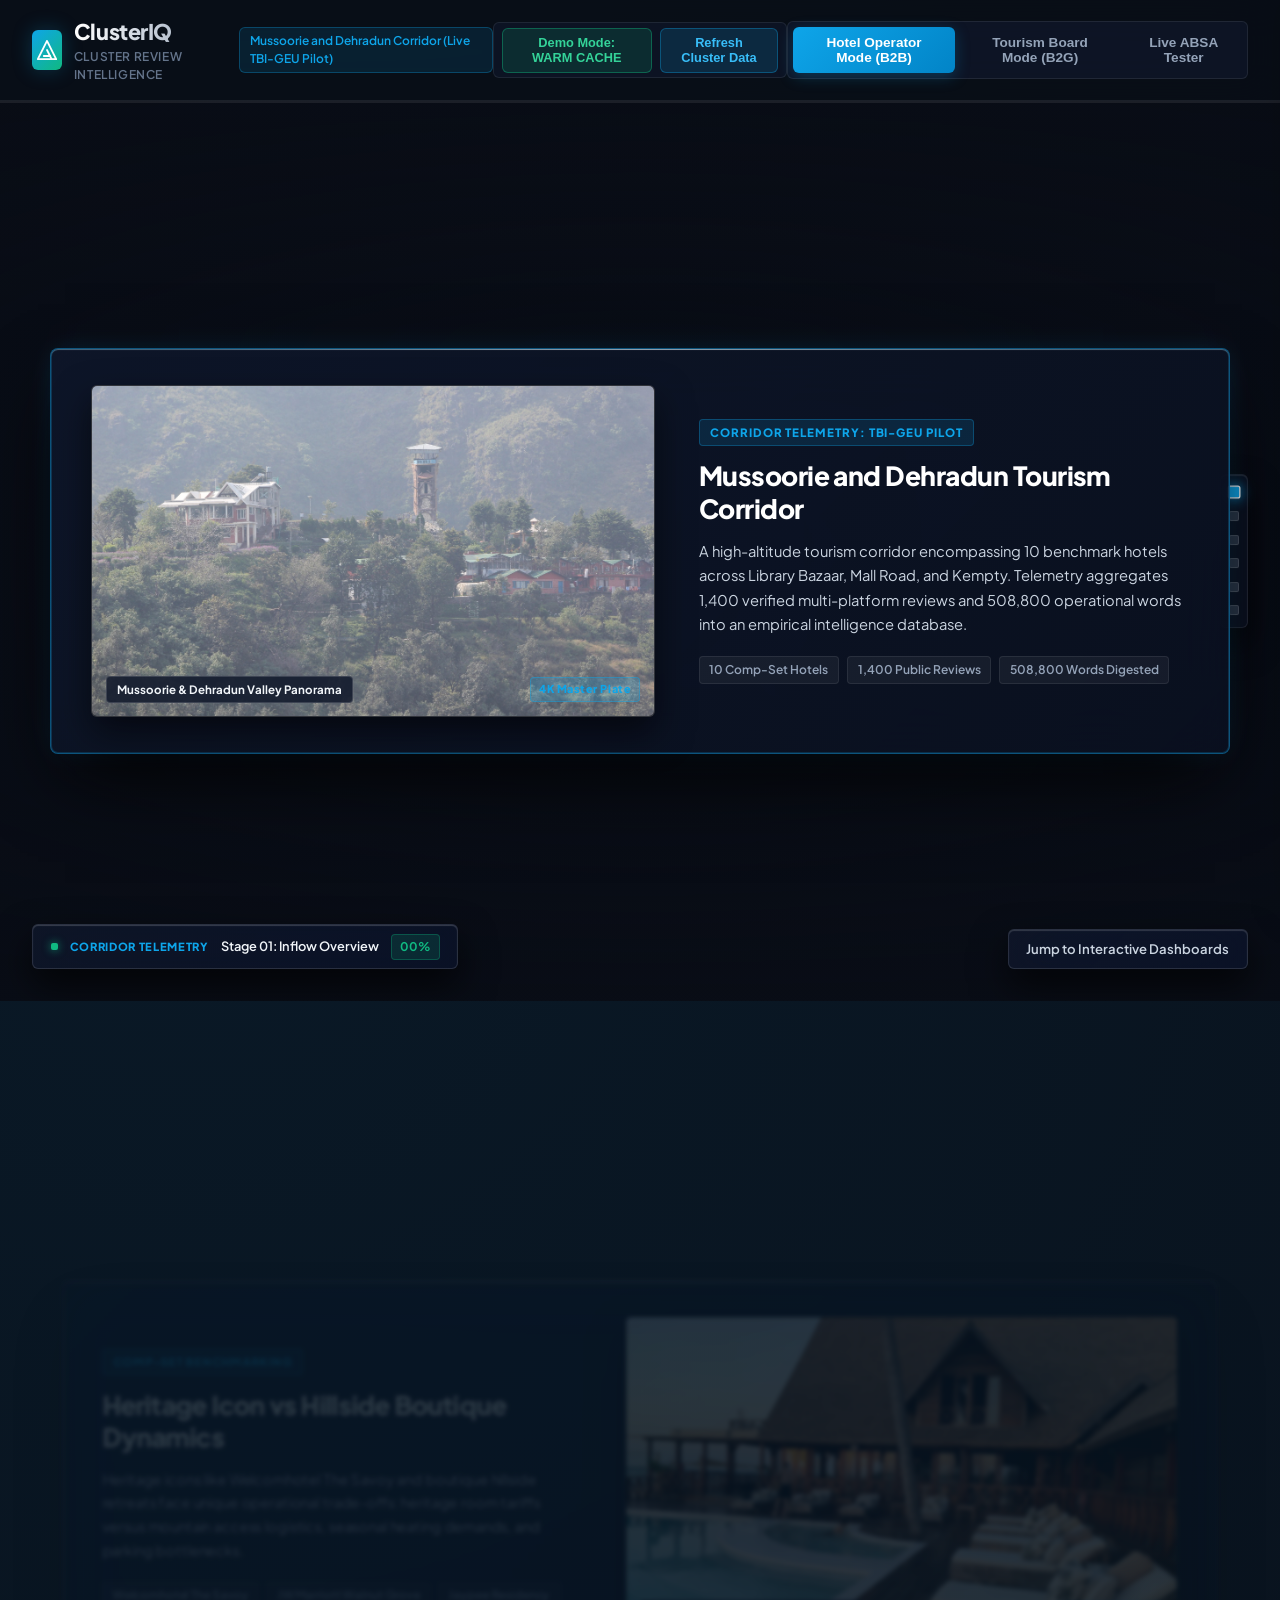
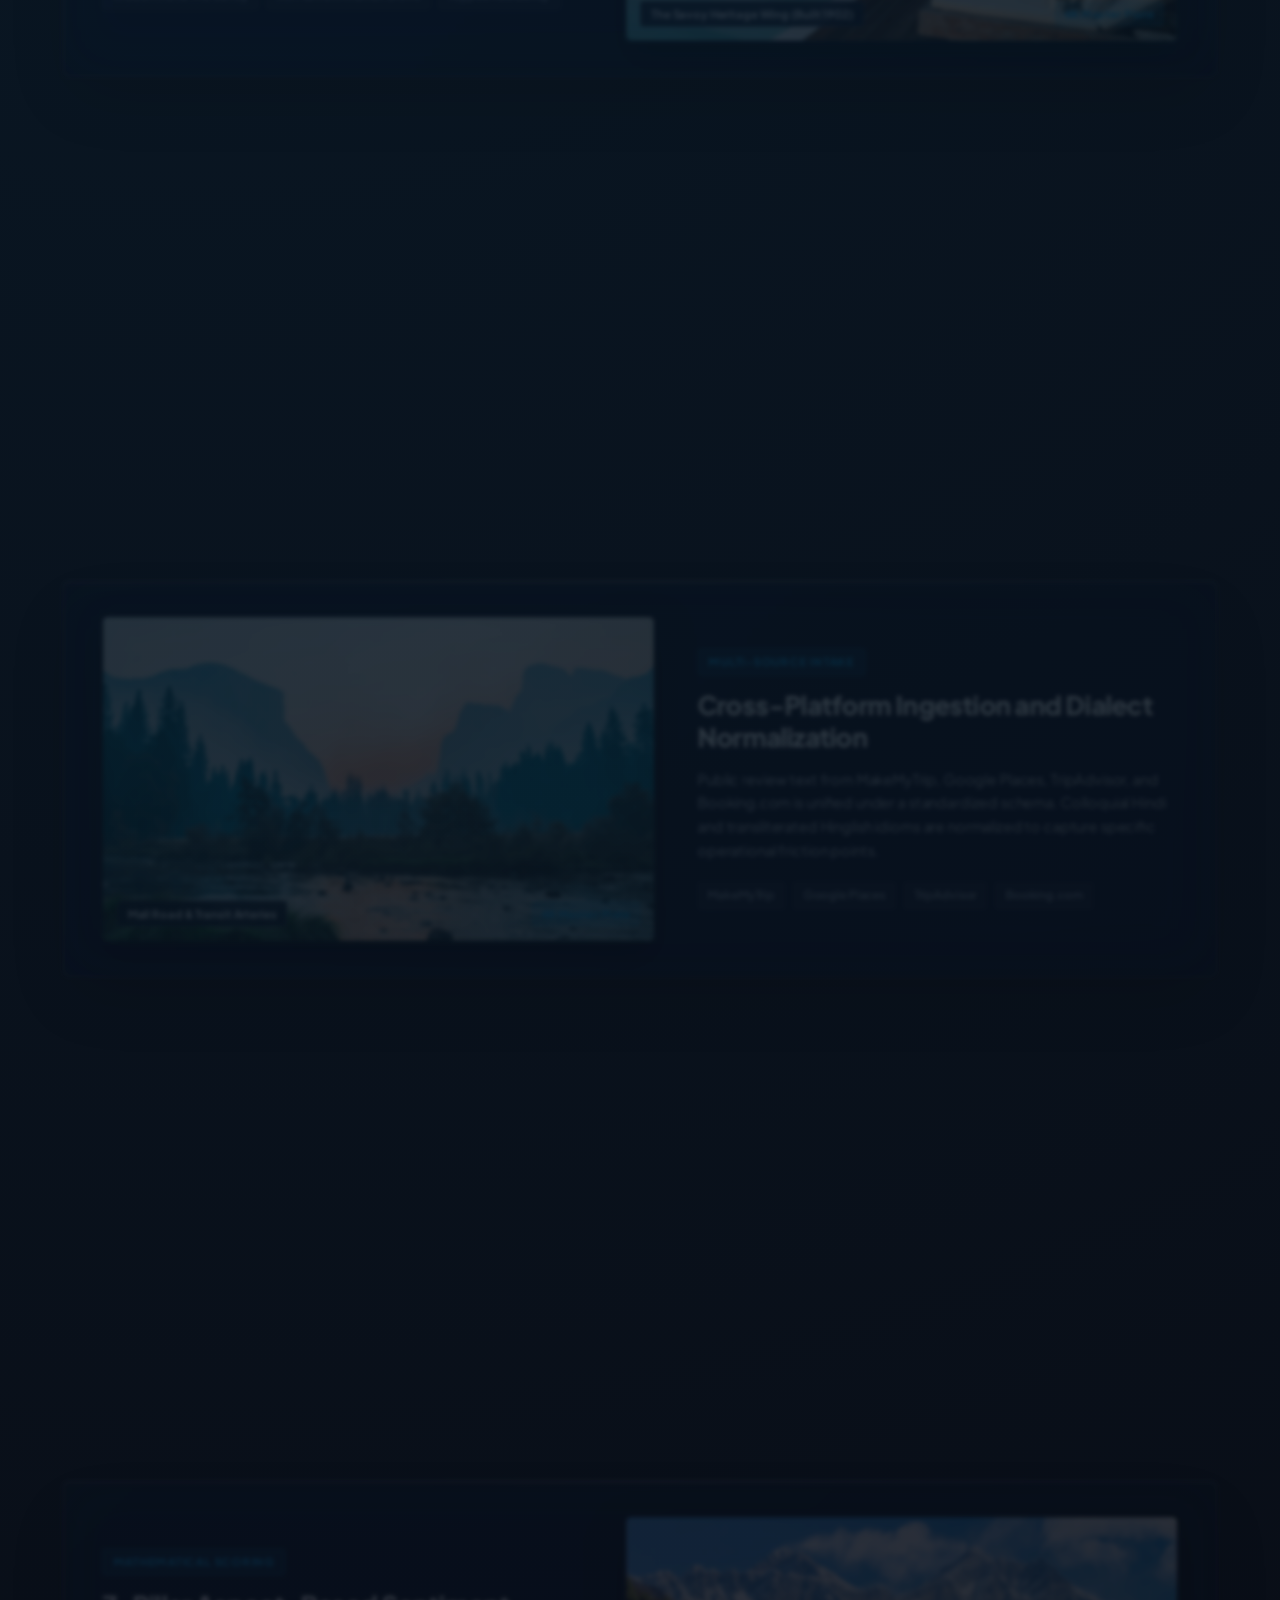
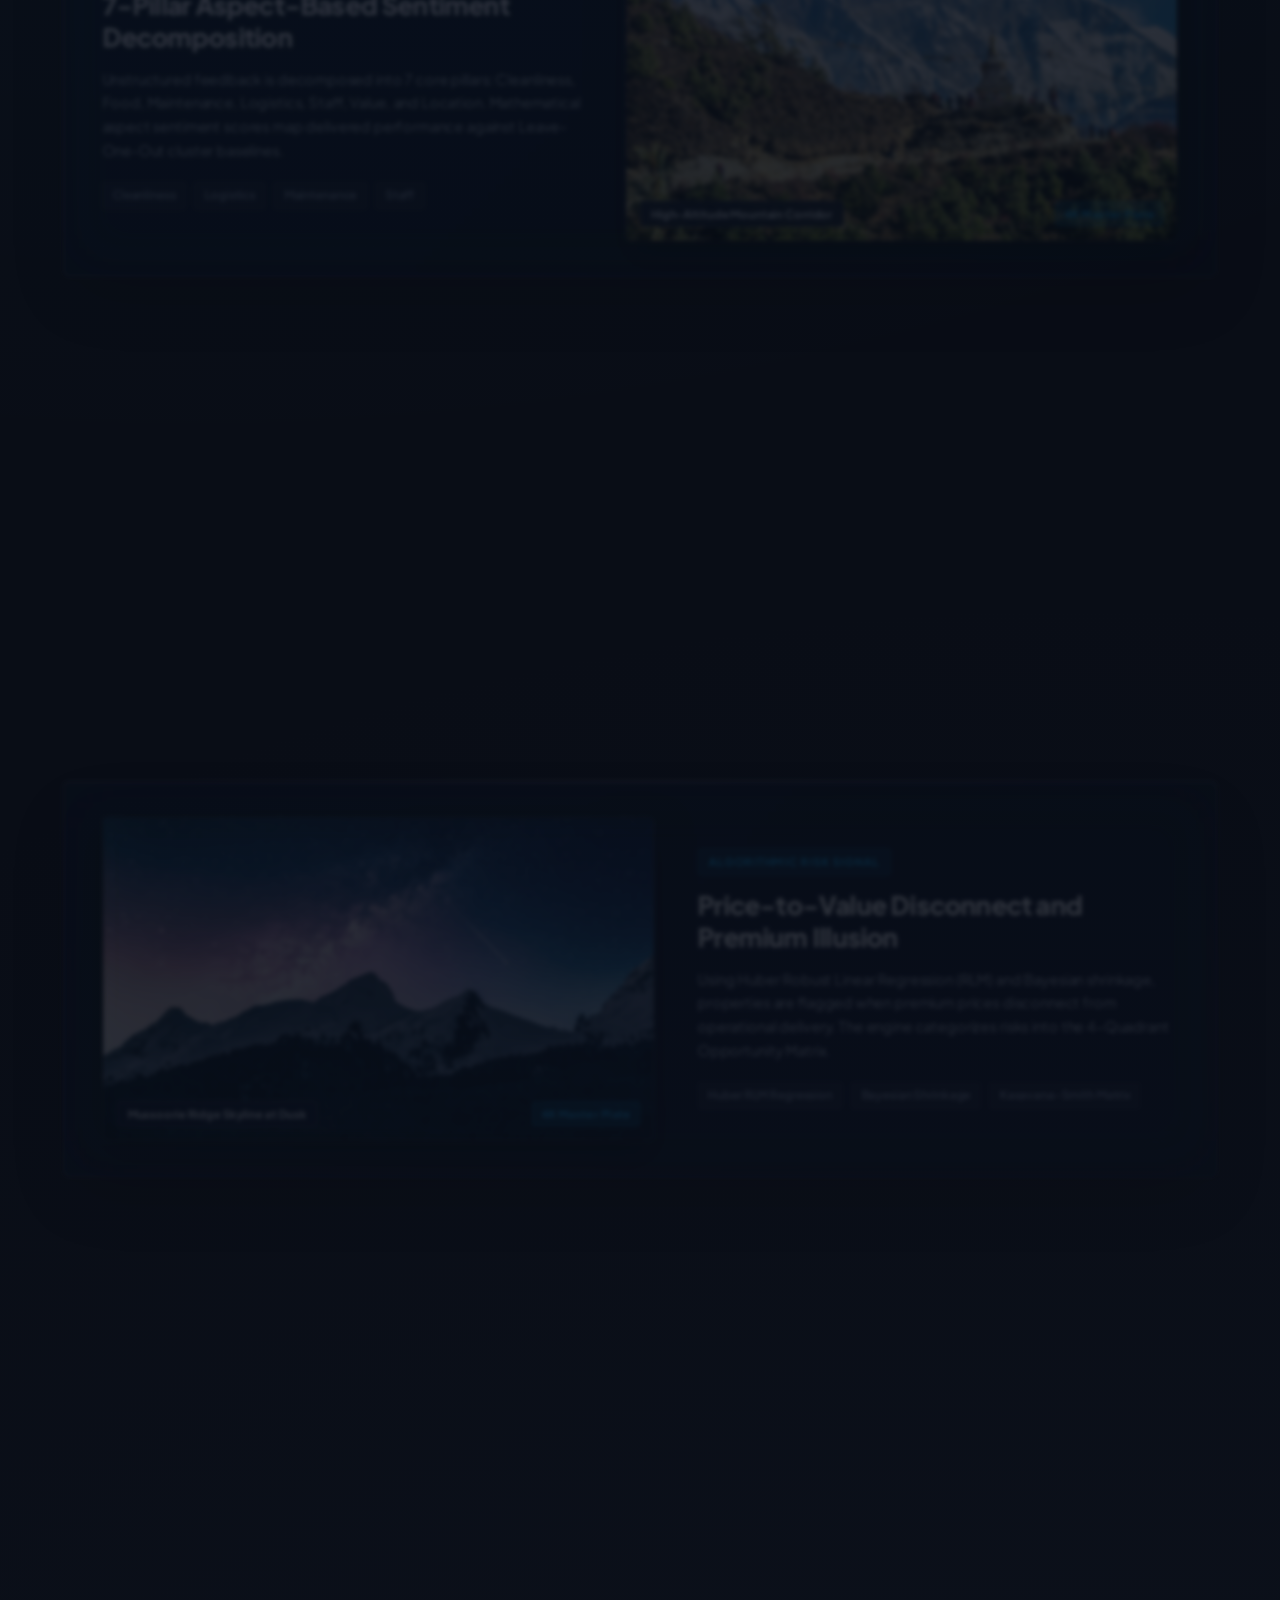
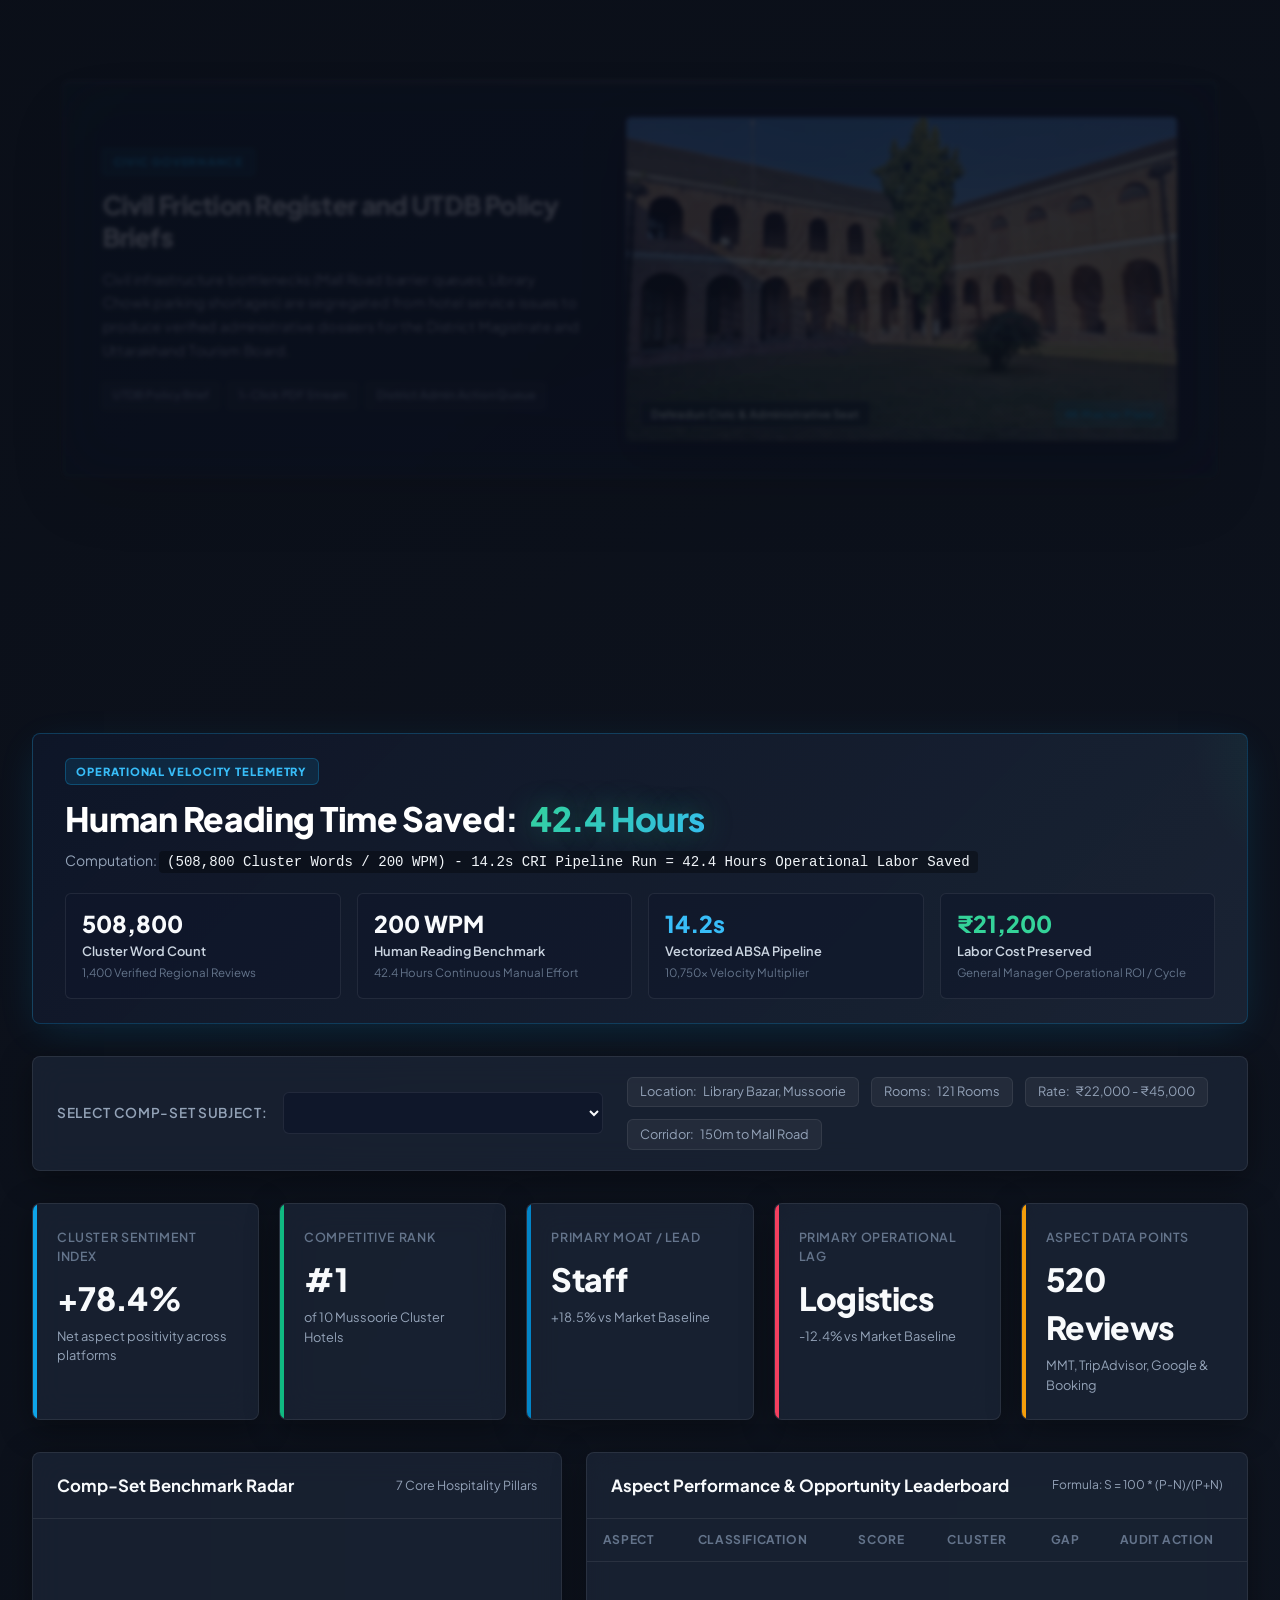
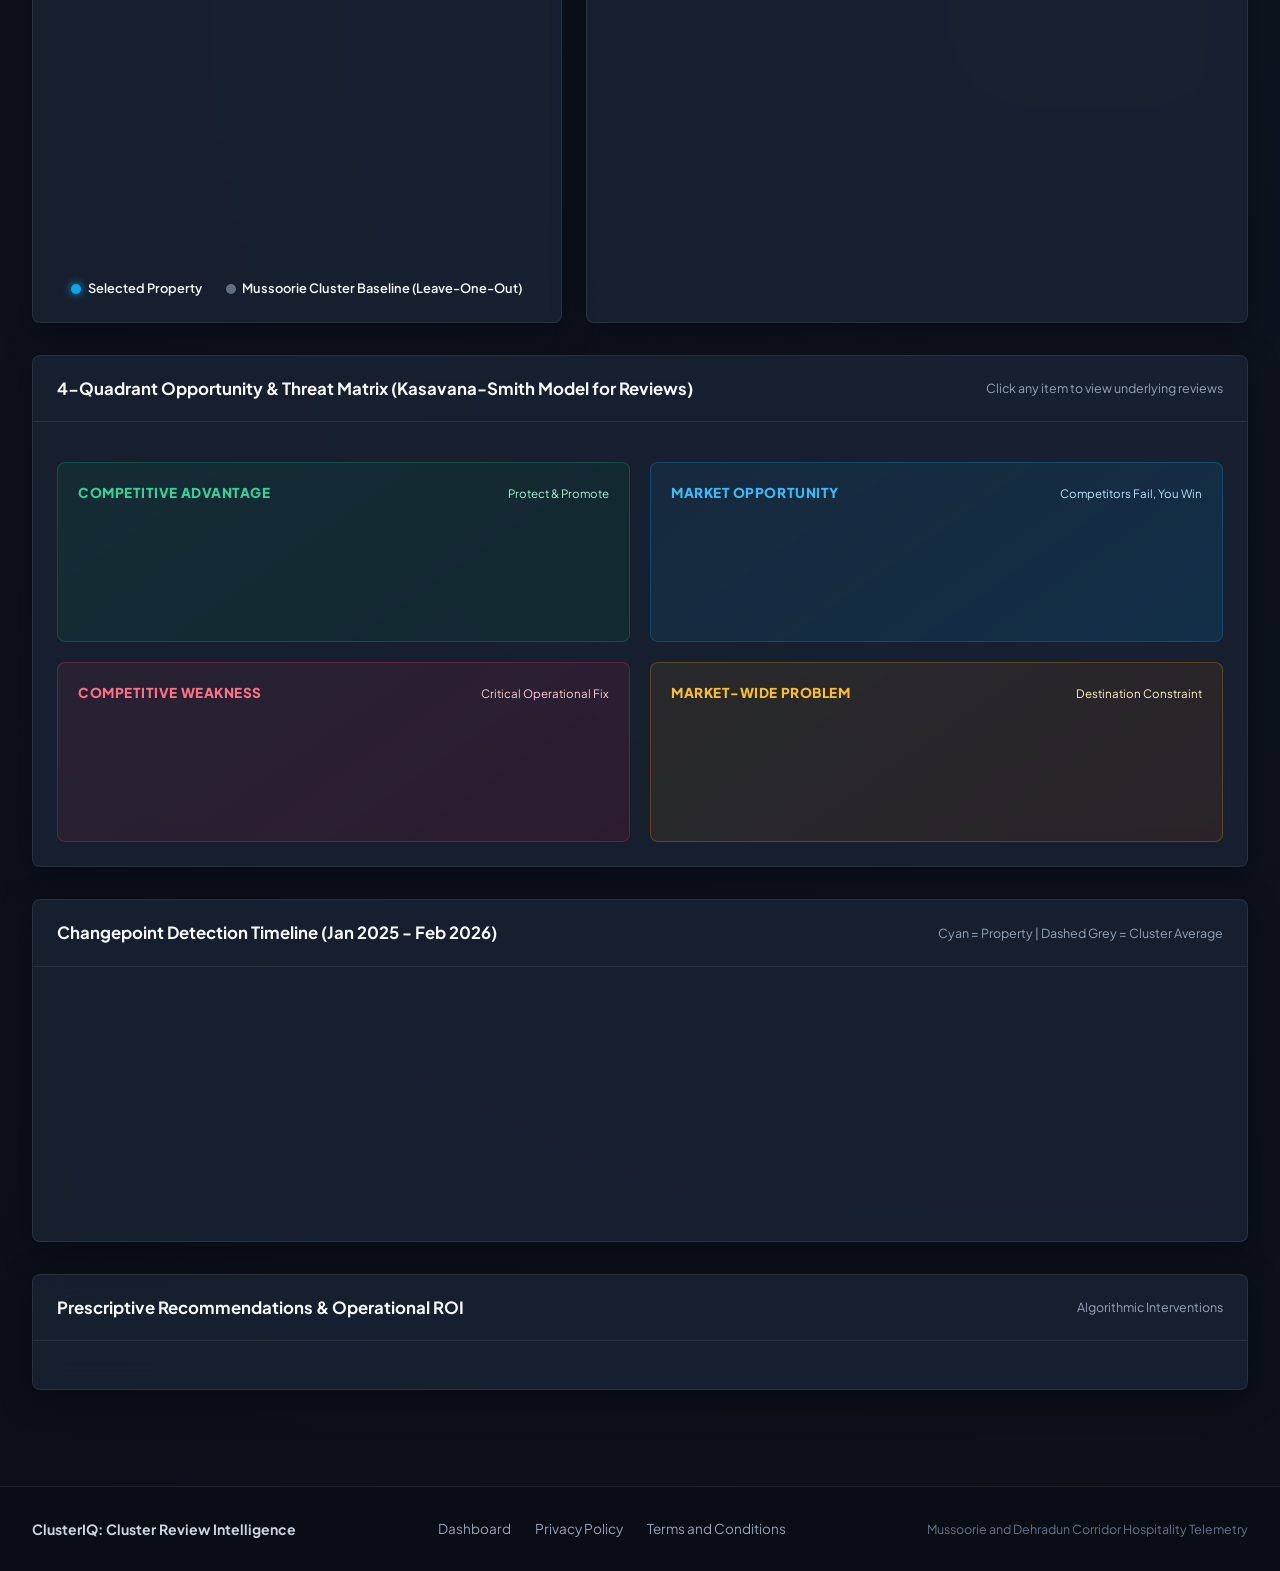
==== index.html @ 50db524b "feat: 24/7 cloud deployment with scrollytelling animation and warm-cache fallback" ====
<!DOCTYPE html>
<html lang="en">
<head>
    <meta charset="UTF-8">
    <meta http-equiv="refresh" content="0; url=frontend/index.html">
    <title>ClusterIQ: Cluster Review Intelligence | Mussoorie Corridor</title>
    <script>
        window.location.replace("frontend/index.html");
    </script>
    <style>
        body {
            background-color: #0b0f19;
            color: #94a3b8;
            font-family: -apple-system, BlinkMacSystemFont, "Segoe UI", Roboto, sans-serif;
            display: flex;
            align-items: center;
            justify-content: center;
            height: 100vh;
            margin: 0;
        }
        .loading-box {
            text-align: center;
            padding: 2rem;
            background: rgba(15, 23, 42, 0.8);
            border: 1px solid rgba(255, 255, 255, 0.1);
            border-radius: 8px;
        }
        a {
            color: #38bdf8;
            text-decoration: none;
            font-weight: 600;
        }
    </style>
</head>
<body>
    <div class="loading-box">
        <h2>Loading ClusterIQ Intelligence Platform...</h2>
        <p>If not redirected automatically, <a href="frontend/index.html">click here to proceed to the Dashboard</a>.</p>
    </div>
</body>
</html>
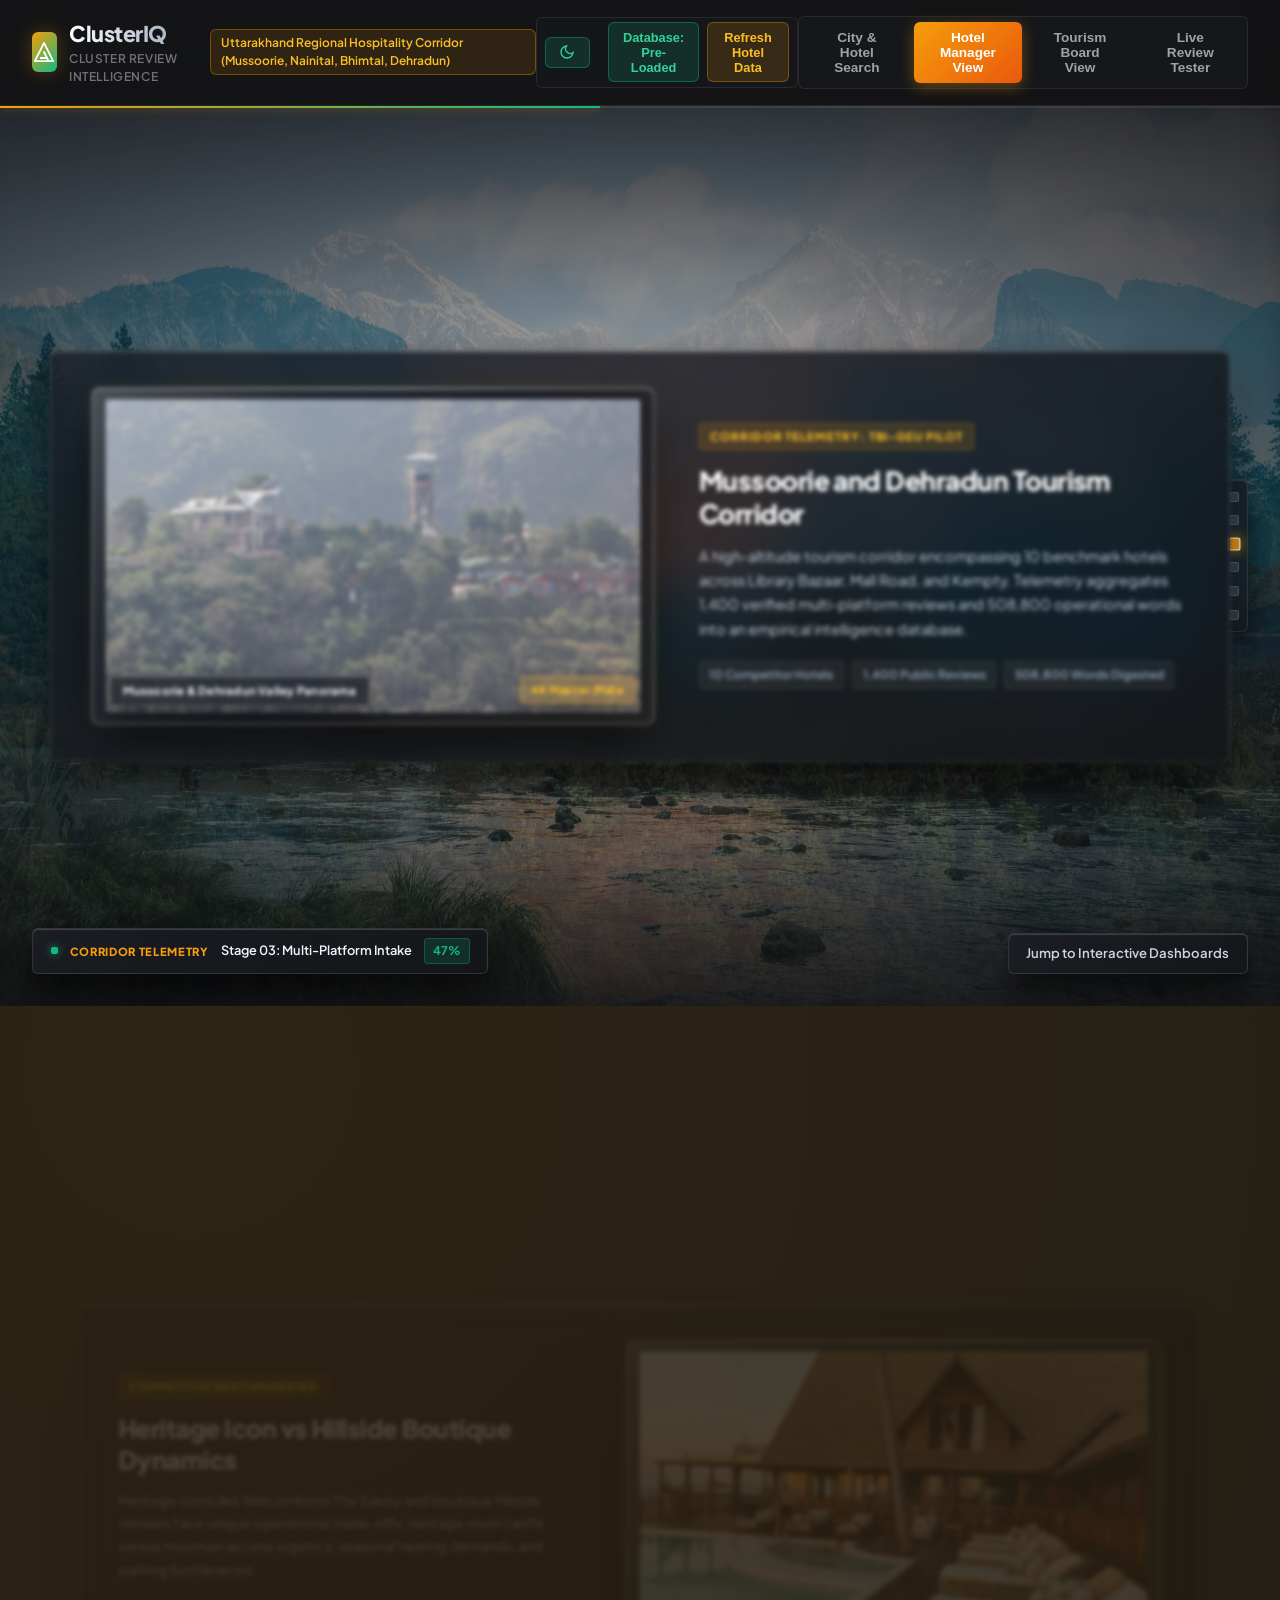
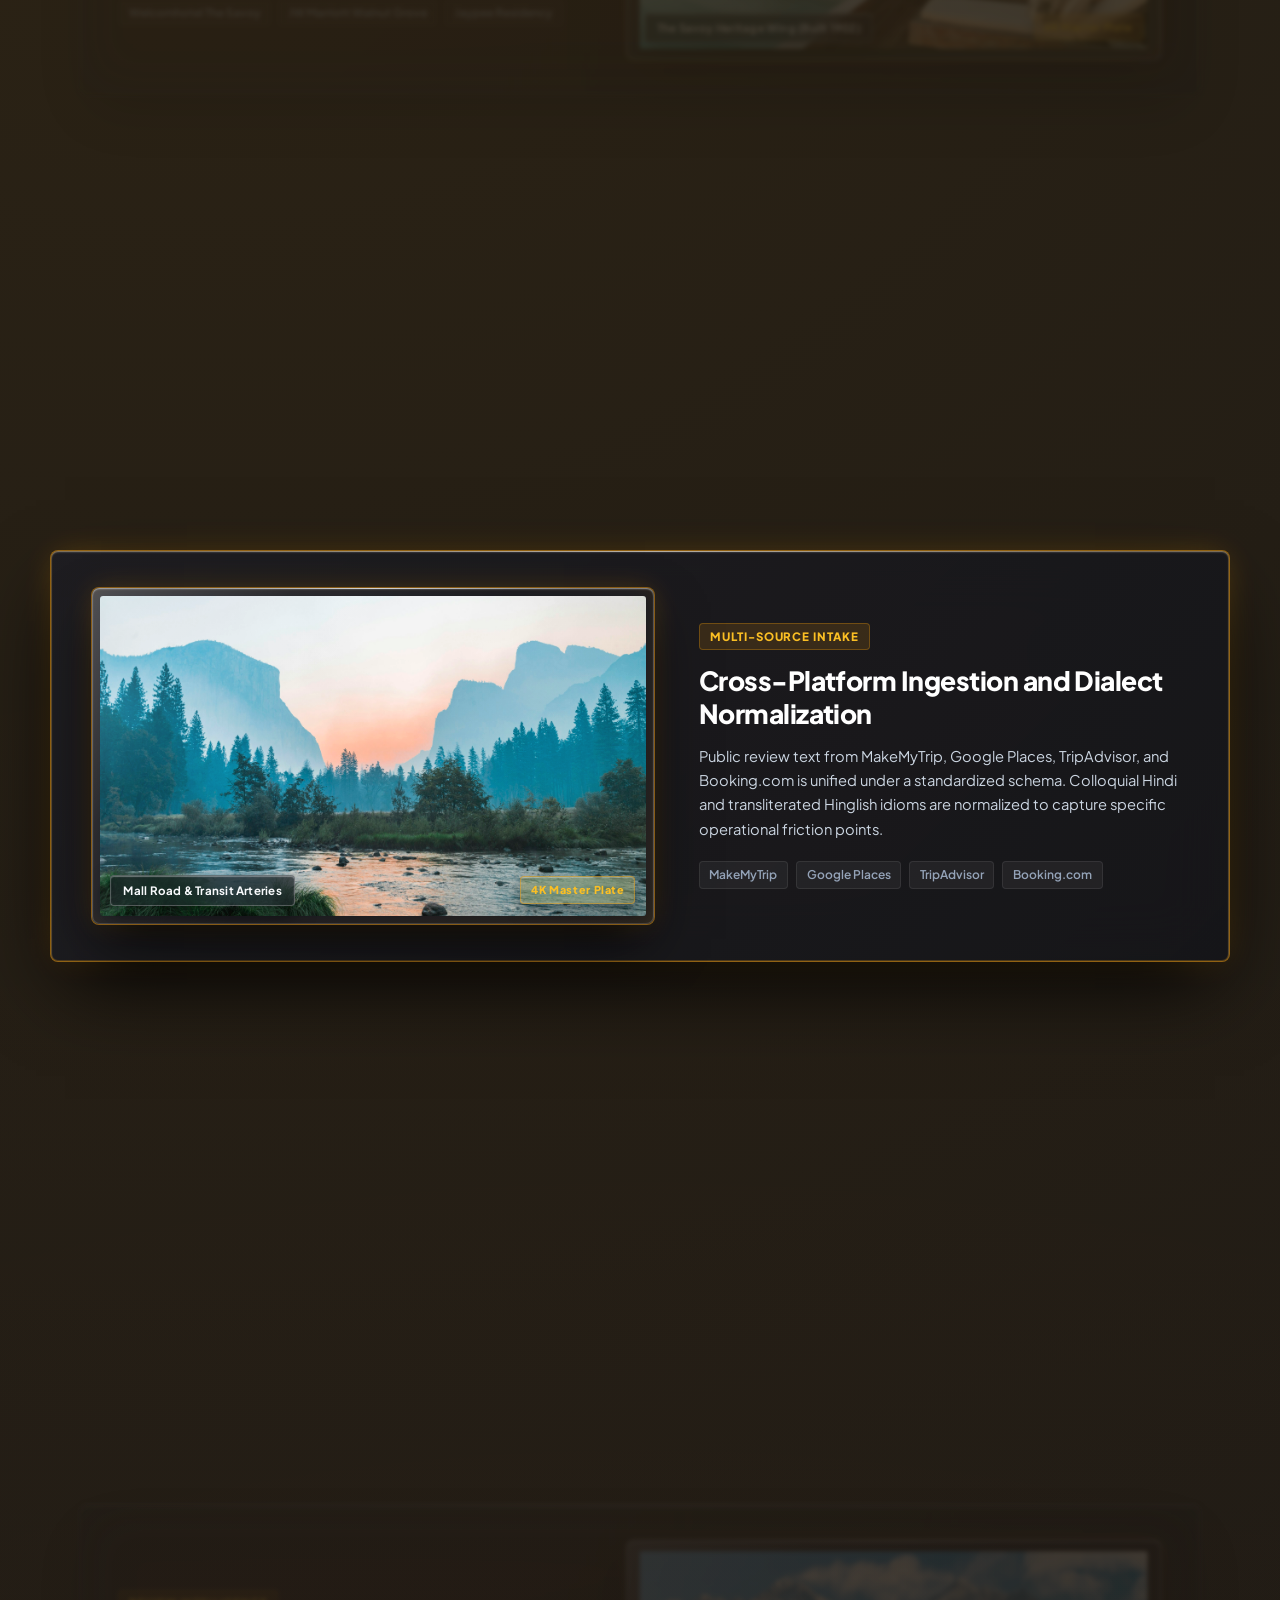
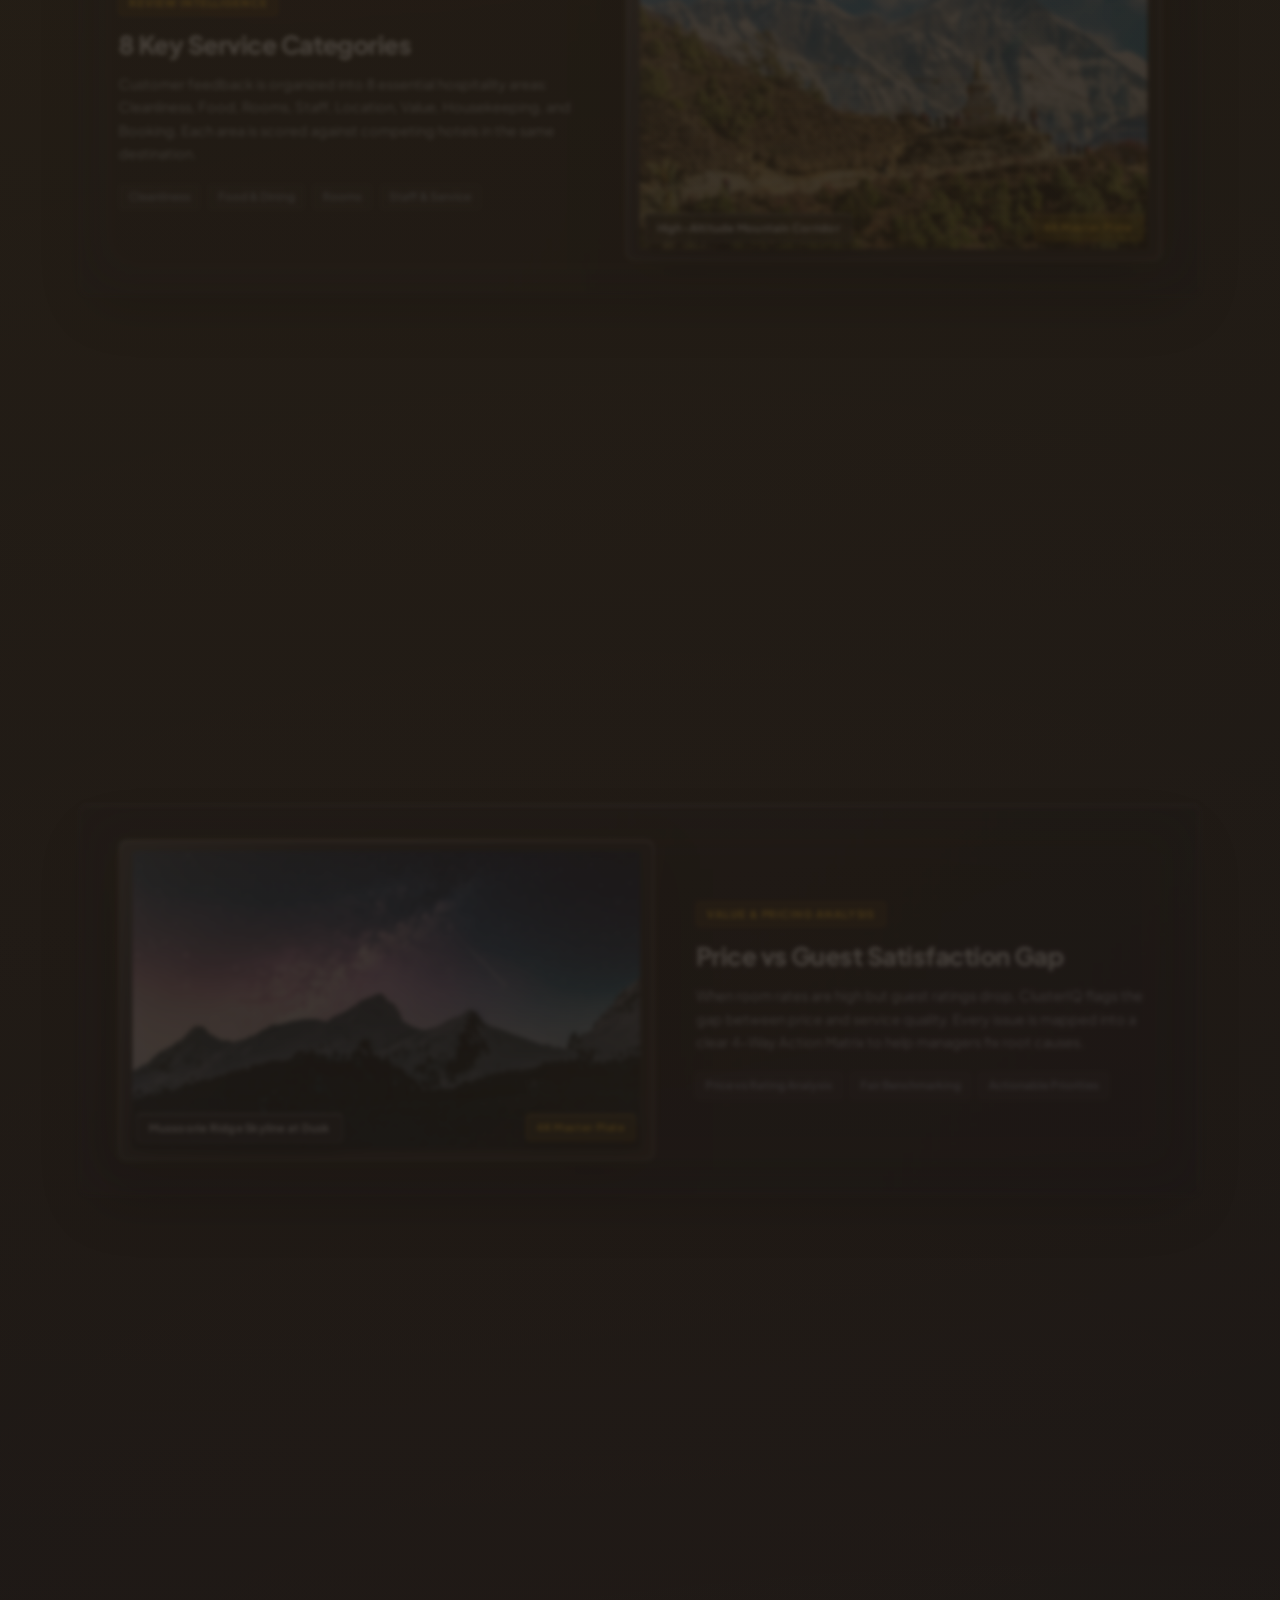
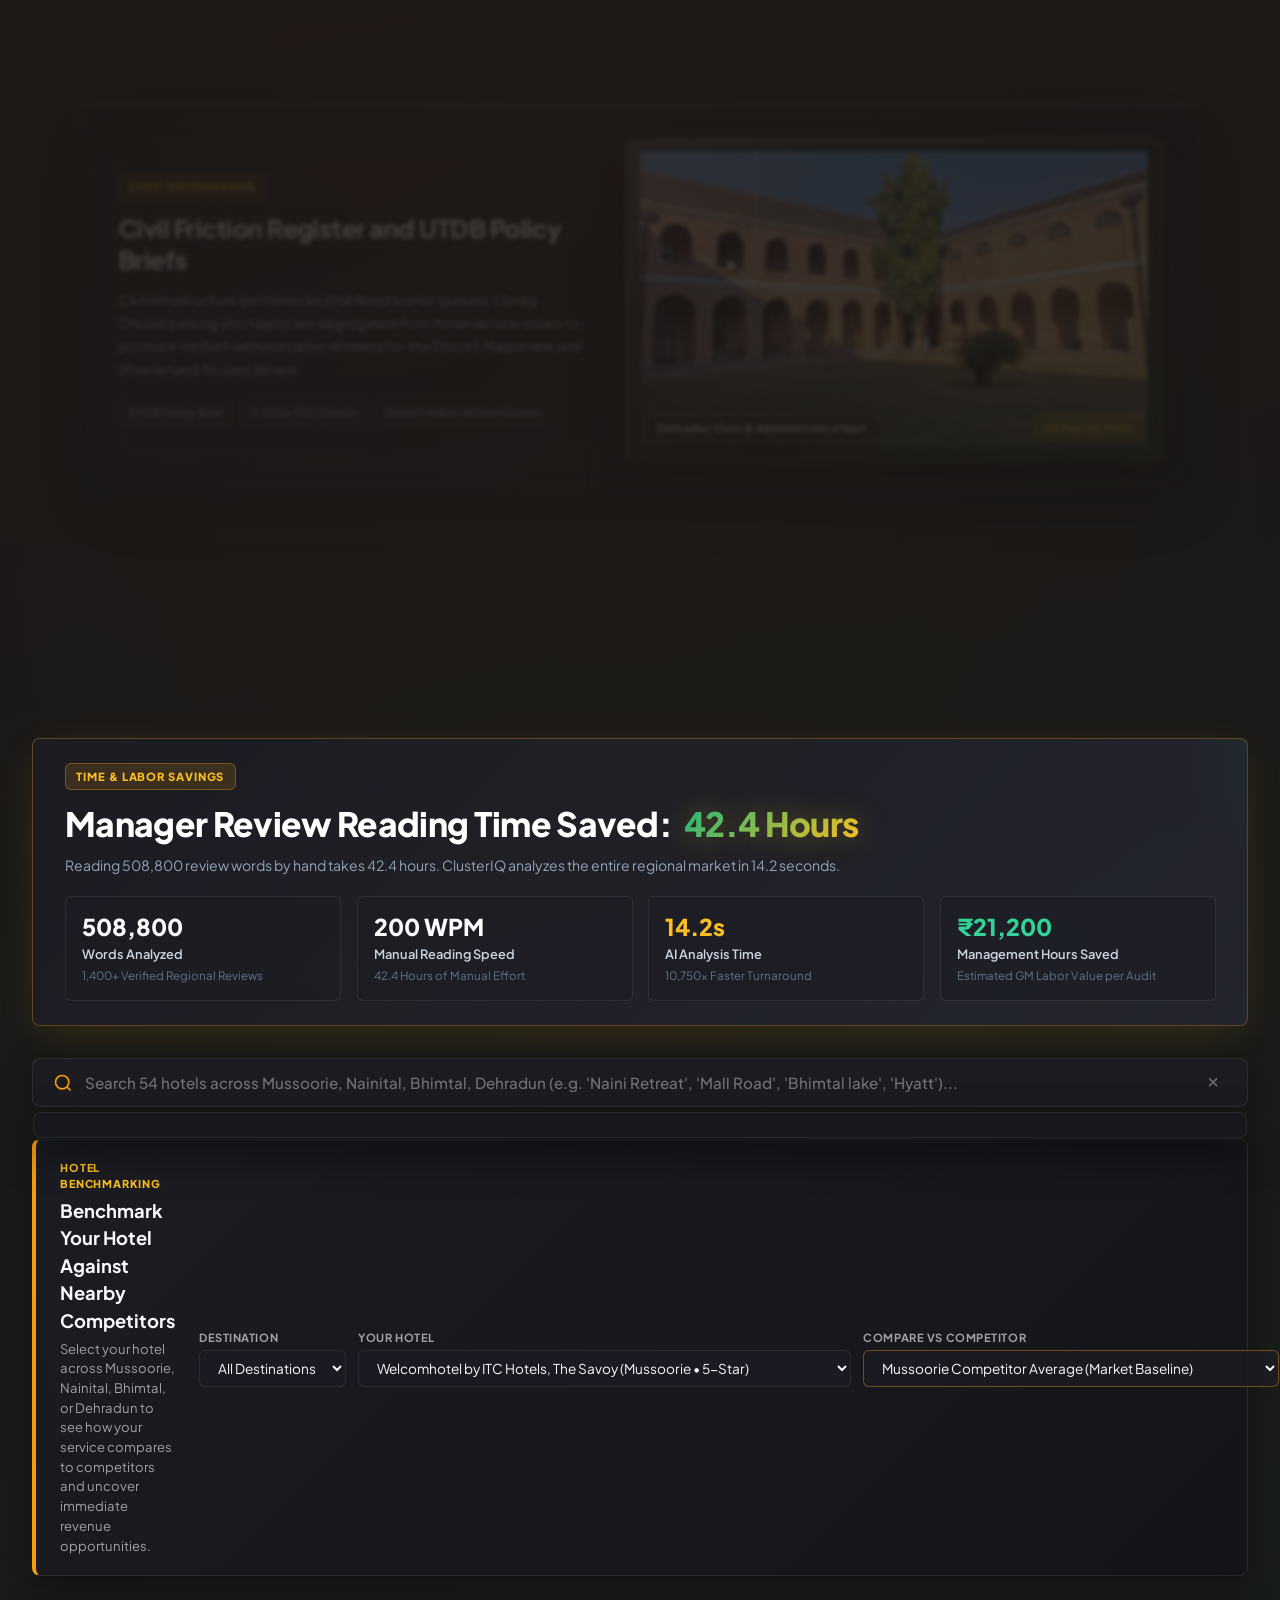
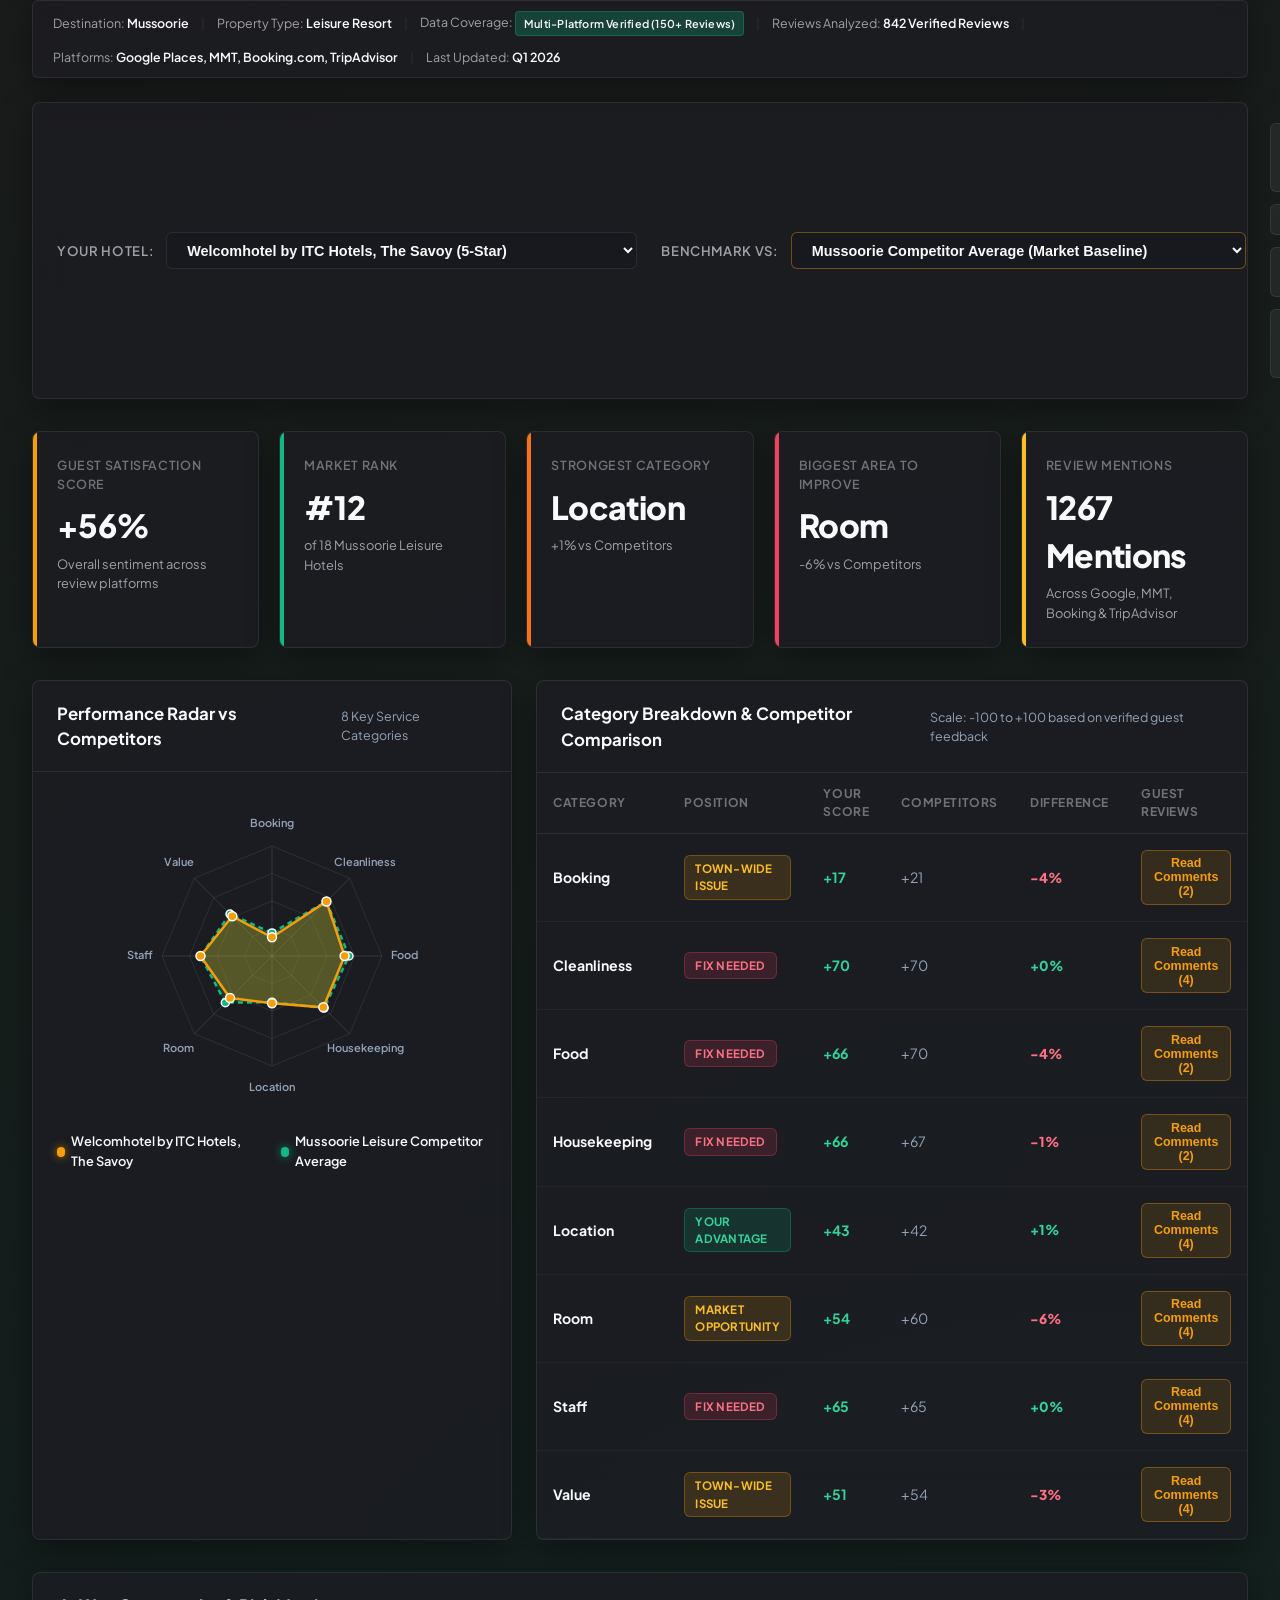
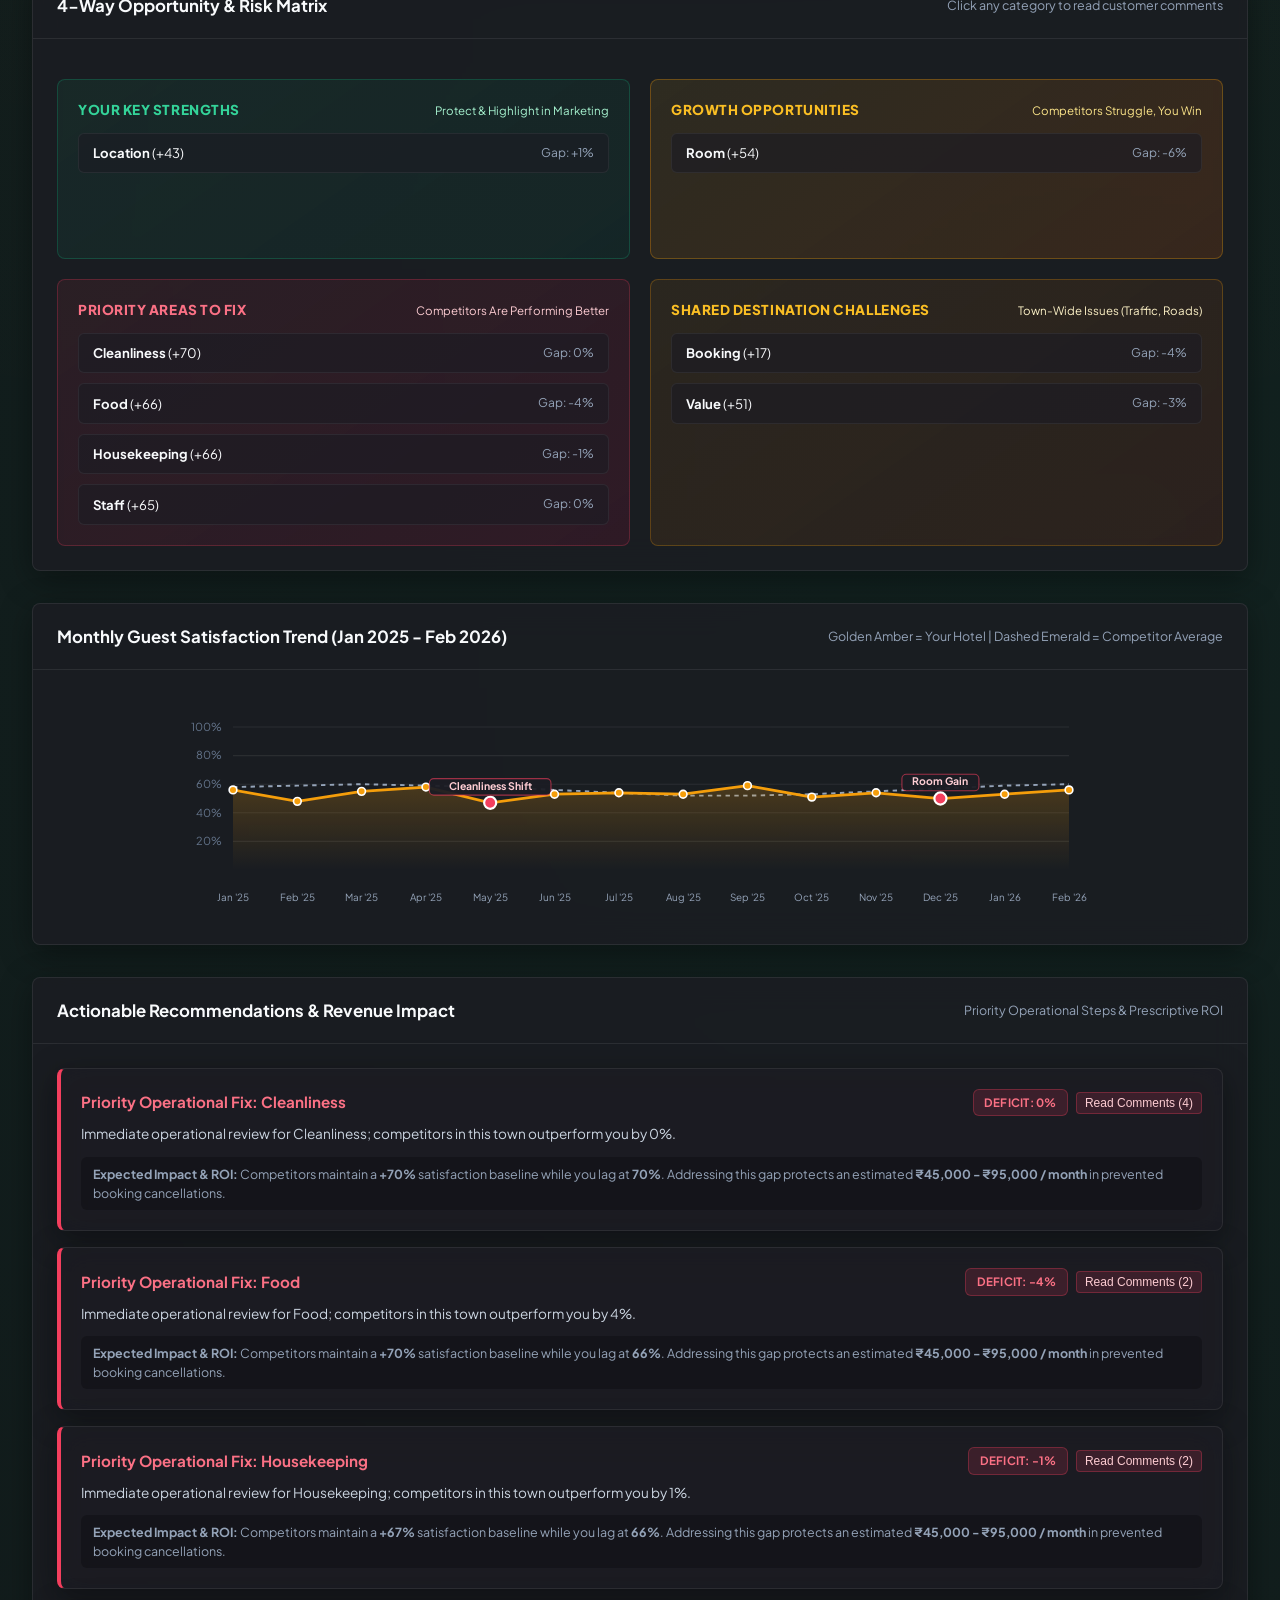
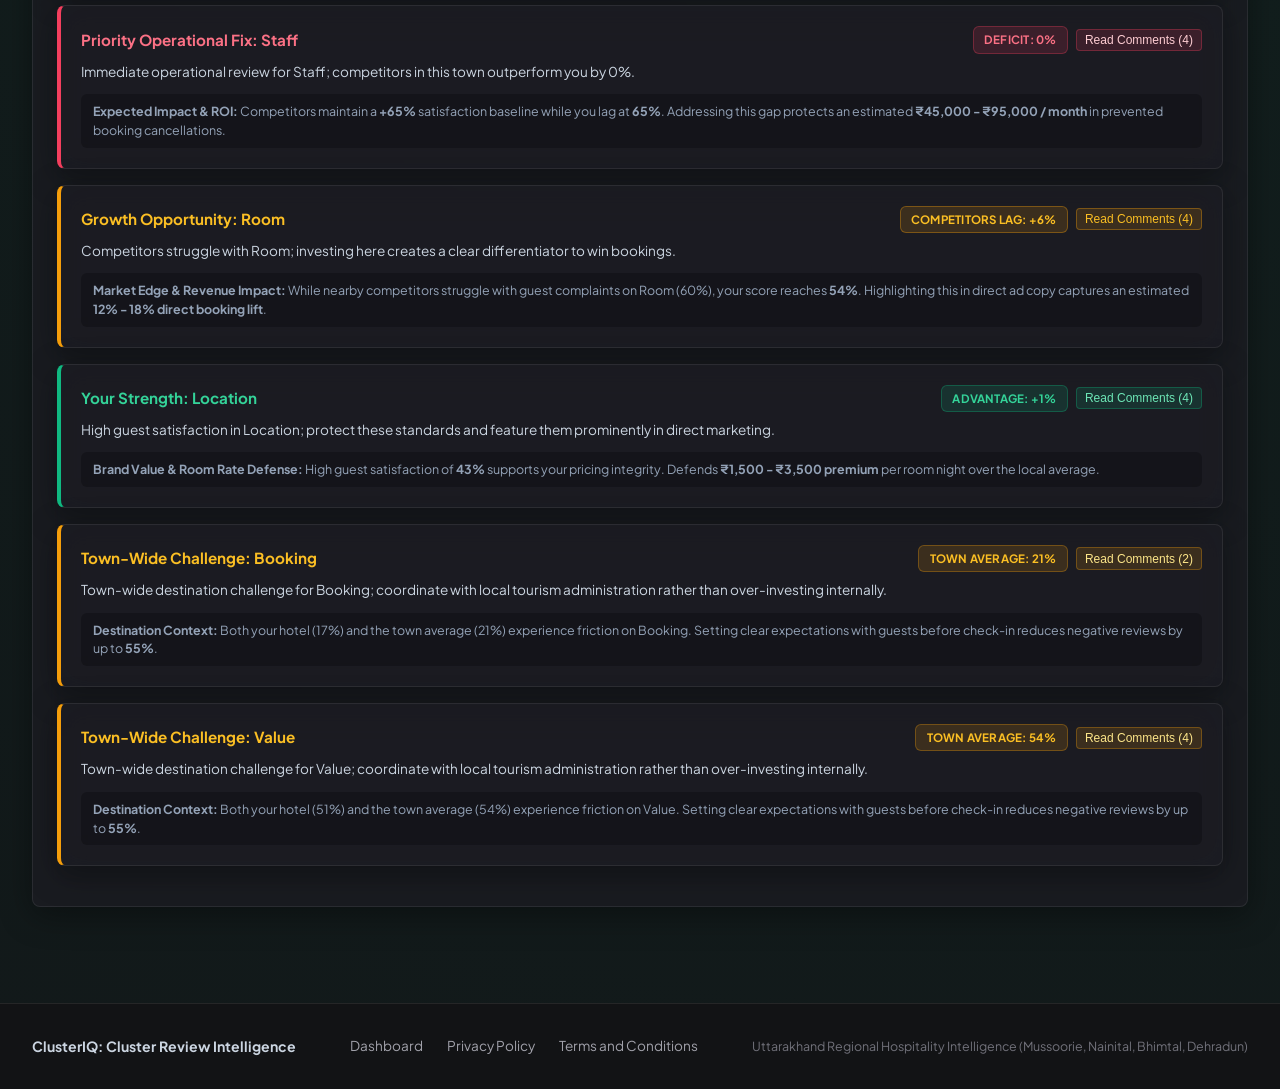
==== commit f6dcb82c: "style: replace cold blue palette with warm joyful golden amber and emerald theme" ====
--- a/index.html
+++ b/index.html
@@ -9,8 +9,8 @@
     </script>
     <style>
         body {
-            background-color: #0b0f19;
-            color: #94a3b8;
+            background-color: #121316;
+            color: #a1a1aa;
             font-family: -apple-system, BlinkMacSystemFont, "Segoe UI", Roboto, sans-serif;
             display: flex;
             align-items: center;
@@ -21,14 +21,17 @@
         .loading-box {
             text-align: center;
             padding: 2rem;
-            background: rgba(15, 23, 42, 0.8);
-            border: 1px solid rgba(255, 255, 255, 0.1);
+            background: rgba(28, 29, 36, 0.85);
+            border: 1px solid rgba(255, 255, 255, 0.08);
             border-radius: 8px;
         }
         a {
-            color: #38bdf8;
+            color: #f59e0b;
             text-decoration: none;
             font-weight: 600;
+        }
+        a:hover {
+            color: #fbbf24;
         }
     </style>
 </head>
